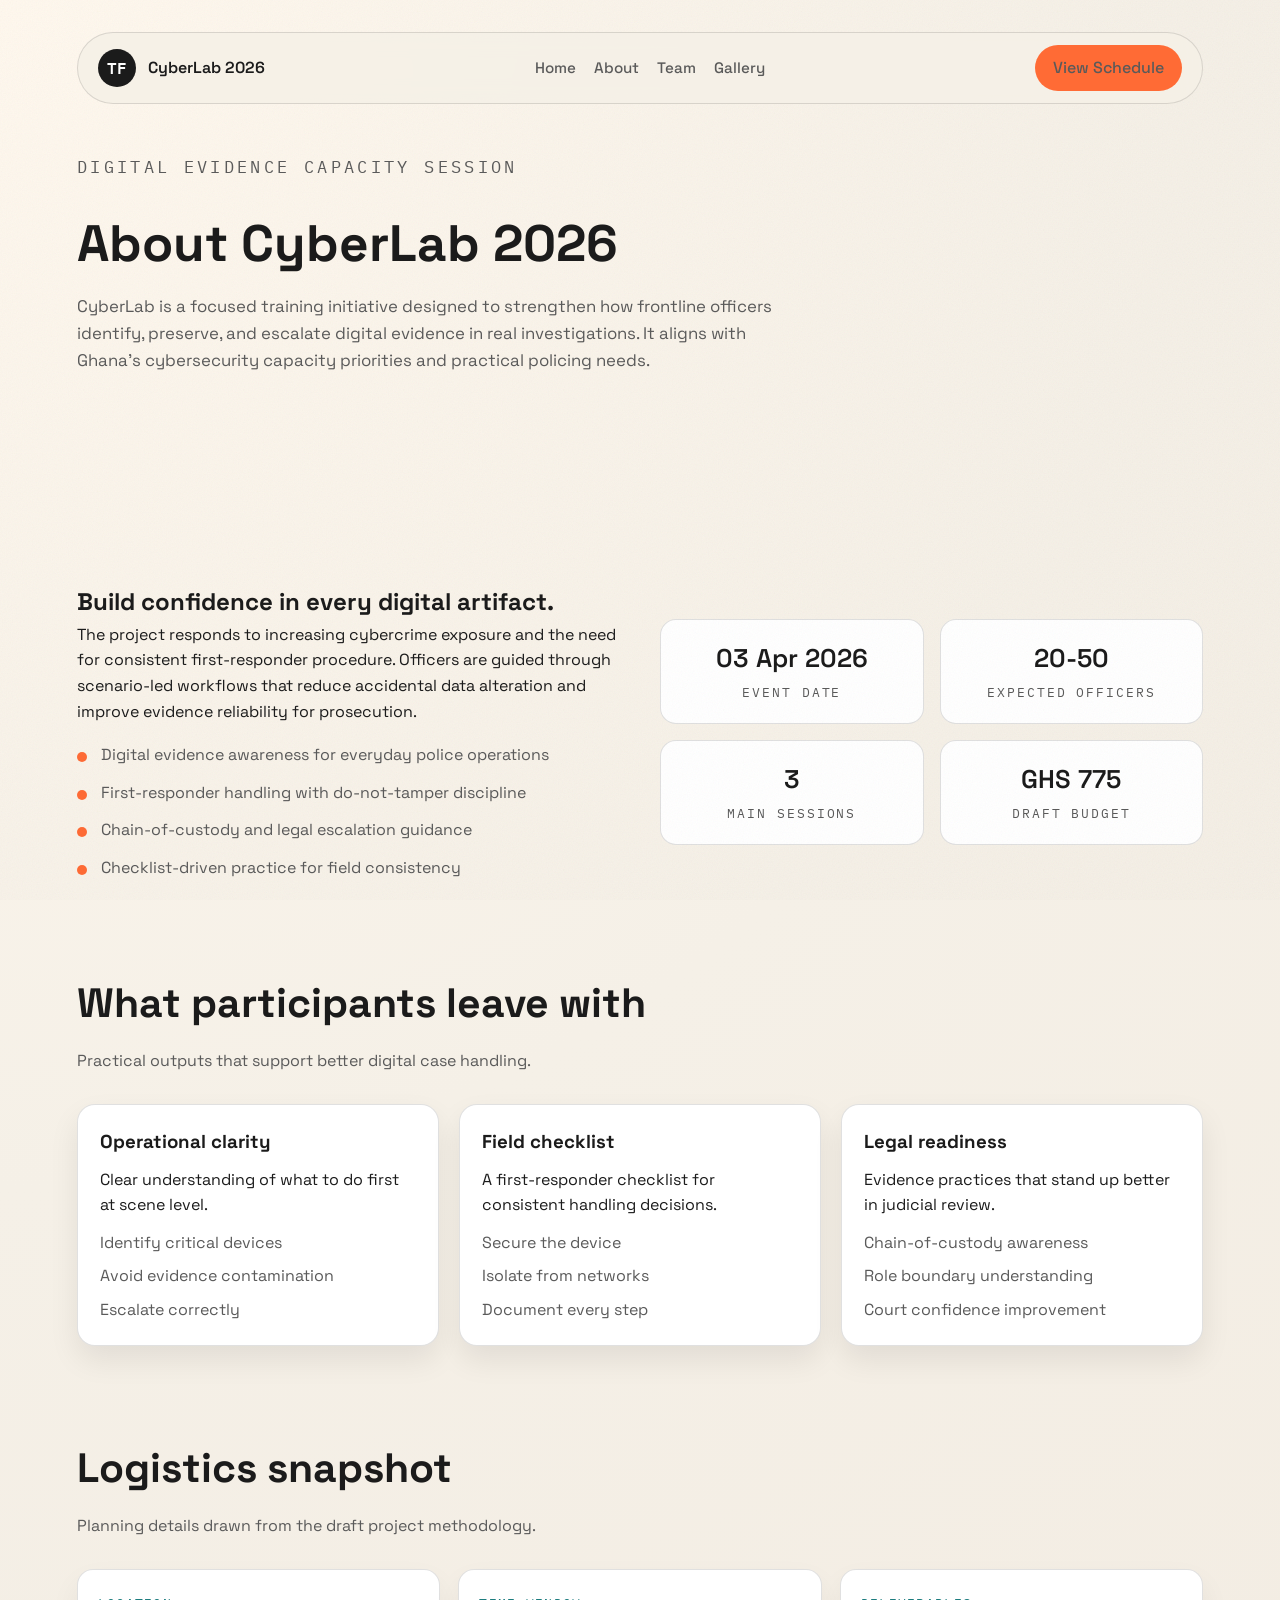
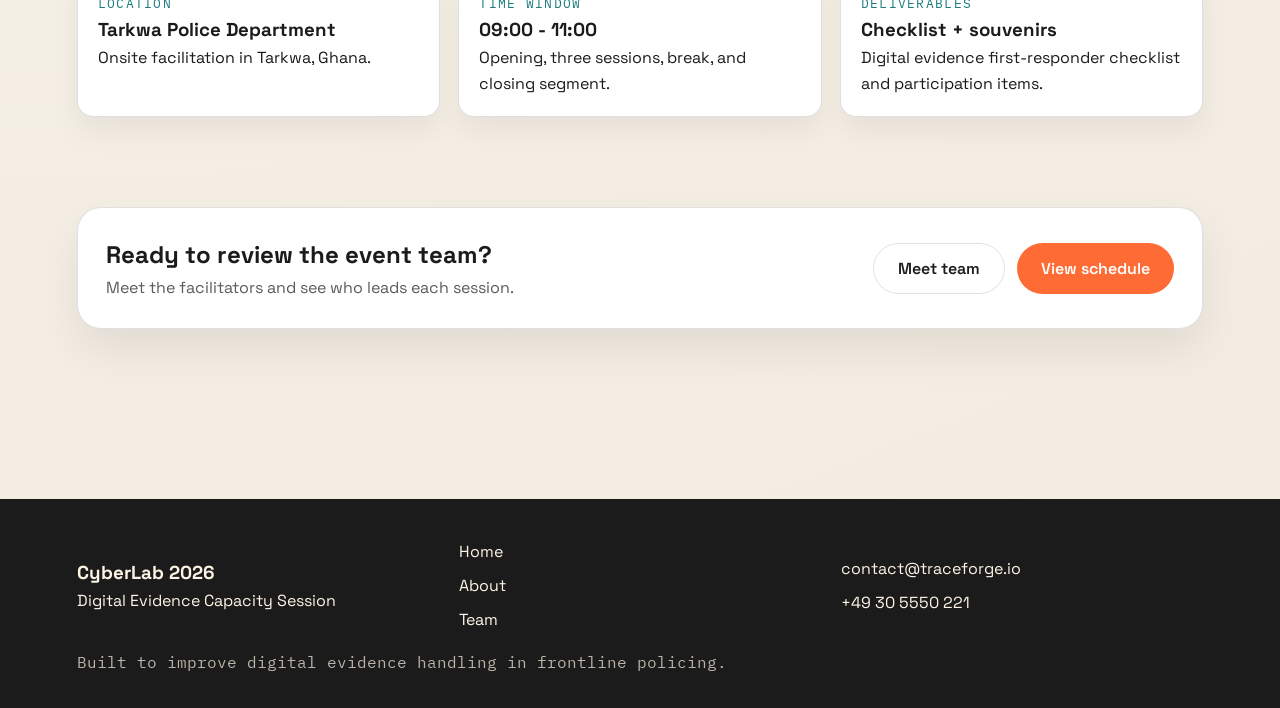
==== about.html @ 24de144c "Add files via upload" ====
<!DOCTYPE html>
<html lang="en">
  <head>
    <meta charset="UTF-8" />
    <meta name="viewport" content="width=device-width, initial-scale=1.0" />
    <title>About | CyberLab 2026</title>
    <meta
      name="description"
      content="Learn about CyberLab 2026, a digital evidence training initiative for frontline officers in Tarkwa, Ghana."
    />
    <link rel="preconnect" href="https://fonts.googleapis.com" />
    <link rel="preconnect" href="https://fonts.gstatic.com" crossorigin />
    <link
      href="https://fonts.googleapis.com/css2?family=Space+Grotesk:wght@300;400;500;600;700&family=IBM+Plex+Mono:wght@300;400;500;600&display=swap"
      rel="stylesheet"
    />
    <link rel="stylesheet" href="styles.css" />
  </head>
  <body>
    <div class="noise" aria-hidden="true"></div>
    <header class="site-header" id="top">
      <nav class="nav">
        <div class="brand">
          <span class="brand-mark">TF</span>
          <span class="brand-text">CyberLab 2026</span>
        </div>
        <div class="nav-links">
          <a href="index.html">Home</a>
          <a href="about.html">About</a>
          <a href="team.html">Team</a>
          <a href="index.html#gallery">Gallery</a>
        </div>
        <a class="nav-cta" href="index.html#schedule">View Schedule</a>
      </nav>

      <section class="page-hero">
        <p class="hero-kicker">Digital evidence capacity session</p>
        <h1>About CyberLab 2026</h1>
        <p>
          CyberLab is a focused training initiative designed to strengthen how
          frontline officers identify, preserve, and escalate digital evidence
          in real investigations. It aligns with Ghana's cybersecurity capacity
          priorities and practical policing needs.
        </p>
      </section>
    </header>

    <main>
      <section class="about" id="about">
        <div class="about-copy">
          <h2>Build confidence in every digital artifact.</h2>
          <p>
            The project responds to increasing cybercrime exposure and the need
            for consistent first-responder procedure. Officers are guided through
            scenario-led workflows that reduce accidental data alteration and
            improve evidence reliability for prosecution.
          </p>
          <ul class="about-list">
            <li>Digital evidence awareness for everyday police operations</li>
            <li>First-responder handling with do-not-tamper discipline</li>
            <li>Chain-of-custody and legal escalation guidance</li>
            <li>Checklist-driven practice for field consistency</li>
          </ul>
        </div>
        <div class="about-grid">
          <div class="metric">
            <span class="metric-value">03 Apr 2026</span>
            <span class="metric-label">Event date</span>
          </div>
          <div class="metric">
            <span class="metric-value">20-50</span>
            <span class="metric-label">Expected officers</span>
          </div>
          <div class="metric">
            <span class="metric-value">3</span>
            <span class="metric-label">Main sessions</span>
          </div>
          <div class="metric">
            <span class="metric-value">GHS 775</span>
            <span class="metric-label">Draft budget</span>
          </div>
        </div>
      </section>

      <section>
        <div class="section-header">
          <h2>What participants leave with</h2>
          <p>Practical outputs that support better digital case handling.</p>
        </div>
        <div class="track-grid">
          <article class="track-card">
            <h3>Operational clarity</h3>
            <p>Clear understanding of what to do first at scene level.</p>
            <ul>
              <li>Identify critical devices</li>
              <li>Avoid evidence contamination</li>
              <li>Escalate correctly</li>
            </ul>
          </article>
          <article class="track-card">
            <h3>Field checklist</h3>
            <p>A first-responder checklist for consistent handling decisions.</p>
            <ul>
              <li>Secure the device</li>
              <li>Isolate from networks</li>
              <li>Document every step</li>
            </ul>
          </article>
          <article class="track-card">
            <h3>Legal readiness</h3>
            <p>Evidence practices that stand up better in judicial review.</p>
            <ul>
              <li>Chain-of-custody awareness</li>
              <li>Role boundary understanding</li>
              <li>Court confidence improvement</li>
            </ul>
          </article>
        </div>
      </section>

      <section>
        <div class="section-header">
          <h2>Logistics snapshot</h2>
          <p>Planning details drawn from the draft project methodology.</p>
        </div>
        <div class="schedule-grid">
          <div class="schedule-card">
            <span class="time">Location</span>
            <h3>Tarkwa Police Department</h3>
            <p>Onsite facilitation in Tarkwa, Ghana.</p>
          </div>
          <div class="schedule-card">
            <span class="time">Time window</span>
            <h3>09:00 - 11:00</h3>
            <p>Opening, three sessions, break, and closing segment.</p>
          </div>
          <div class="schedule-card">
            <span class="time">Deliverables</span>
            <h3>Checklist + souvenirs</h3>
            <p>Digital evidence first-responder checklist and participation items.</p>
          </div>
        </div>
      </section>

      <section class="cta-strip">
        <div>
          <h2>Ready to review the event team?</h2>
          <p>Meet the facilitators and see who leads each session.</p>
        </div>
        <div class="cta-actions">
          <a class="secondary" href="team.html">Meet team</a>
          <a class="primary" href="index.html#schedule">View schedule</a>
        </div>
      </section>
    </main>

    <footer class="footer">
      <div class="footer-content">
        <div>
          <h3>CyberLab 2026</h3>
          <p>Digital Evidence Capacity Session</p>
        </div>
        <div class="footer-links">
          <a href="index.html">Home</a>
          <a href="about.html">About</a>
          <a href="team.html">Team</a>
        </div>
        <div class="footer-contact">
          <span>contact@traceforge.io</span>
          <span>+49 30 5550 221</span>
        </div>
      </div>
      <p class="footer-note">Built to improve digital evidence handling in frontline policing.</p>
    </footer>

    <script src="script.js"></script>
  </body>
</html>
---- styles.css ----
:root {
  color-scheme: light;
  --bg: #f5f0e7;
  --bg-deep: #efe6d9;
  --ink: #1b1b1b;
  --muted: #5a5a5a;
  --accent: #ff6b35;
  --accent-dark: #c64c1a;
  --teal: #1c7c7e;
  --card: #ffffff;
  --border: rgba(0, 0, 0, 0.12);
  --shadow: 0 20px 60px rgba(0, 0, 0, 0.12);
  --mono: "IBM Plex Mono", monospace;
  --sans: "Space Grotesk", sans-serif;
}

* {
  box-sizing: border-box;
  margin: 0;
  padding: 0;
}

body {
  font-family: var(--sans);
  background: radial-gradient(circle at top left, #fff8ee 0%, var(--bg) 45%, #f2ebe1 100%);
  color: var(--ink);
  line-height: 1.6;
}

.noise {
  position: fixed;
  inset: 0;
  background-image: url("data:image/svg+xml,%3Csvg xmlns='http://www.w3.org/2000/svg' width='160' height='160' viewBox='0 0 160 160'%3E%3Cfilter id='n'%3E%3CfeTurbulence type='fractalNoise' baseFrequency='0.8' numOctaves='2' stitchTiles='stitch'/%3E%3C/filter%3E%3Crect width='160' height='160' filter='url(%23n)' opacity='0.06'/%3E%3C/svg%3E");
  pointer-events: none;
  mix-blend-mode: multiply;
  z-index: 1;
}

.site-header {
  position: relative;
  overflow: hidden;
  padding: 32px 6vw 80px;
}

.nav {
  display: flex;
  align-items: center;
  justify-content: space-between;
  gap: 24px;
  position: sticky;
  top: 0;
  z-index: 5;
  background: rgba(245, 240, 231, 0.85);
  border: 1px solid var(--border);
  border-radius: 999px;
  padding: 12px 20px;
  backdrop-filter: blur(10px);
}

.brand {
  display: flex;
  align-items: center;
  gap: 12px;
  font-weight: 600;
}

.brand-mark {
  display: grid;
  place-items: center;
  width: 38px;
  height: 38px;
  border-radius: 50%;
  background: var(--ink);
  color: #fff;
  font-family: var(--mono);
}

.brand-text {
  font-size: 1rem;
}

.nav-links {
  display: flex;
  gap: 18px;
  font-size: 0.95rem;
}

.nav a {
  color: var(--muted);
  text-decoration: none;
  font-weight: 500;
}

.nav a:hover {
  color: var(--ink);
}

.nav-cta {
  background: var(--accent);
  color: #fff;
  border: none;
  padding: 10px 18px;
  border-radius: 999px;
  font-weight: 600;
  cursor: pointer;
  text-decoration: none;
  display: inline-flex;
  align-items: center;
  transition: transform 0.2s ease, box-shadow 0.2s ease;
}

.nav-cta:hover {
  transform: translateY(-1px);
  box-shadow: var(--shadow);
}

.hero {
  display: grid;
  grid-template-columns: repeat(auto-fit, minmax(280px, 1fr));
  gap: 40px;
  margin-top: 60px;
  position: relative;
  z-index: 2;
}

.hero-content h1 {
  font-size: clamp(2.6rem, 4vw, 4.4rem);
  line-height: 1.1;
  margin-bottom: 18px;
}

.hero-kicker {
  font-family: var(--mono);
  text-transform: uppercase;
  font-size: 0.9rem;
  letter-spacing: 0.2em;
  color: var(--teal);
  margin-bottom: 16px;
}

.hero-subtitle {
  font-size: 1.05rem;
  color: var(--muted);
  max-width: 520px;
}

.hero-actions {
  display: flex;
  flex-wrap: wrap;
  gap: 12px;
  margin: 28px 0 24px;
}
.secondary {
  background: transparent;
  border: 1px solid var(--border);
  color: var(--ink);
}

.secondary:hover {
  transform: translateY(-1px);
  box-shadow: var(--shadow);
}

.primary,
.secondary {
  border: none;
  border-radius: 999px;
  padding: 12px 24px;
  font-weight: 600;
  cursor: pointer;
  transition: transform 0.2s ease, box-shadow 0.2s ease;
  text-decoration: none;
  display: inline-flex;
  align-items: center;
  justify-content: center;
  gap: 8px;
}

.primary {
  background: var(--accent);
  color: #fff;
}

.secondary {
  background: transparent;
  border: 1px solid var(--border);
  color: var(--ink);
}

.primary:hover,
.secondary:hover {
  transform: translateY(-1px);
  box-shadow: var(--shadow);
}

.page-hero {
  margin-top: 50px;
  display: grid;
  gap: 20px;
  max-width: 720px;
  position: relative;
  z-index: 2;
}

.page-hero h1 {
  font-size: clamp(2.4rem, 4vw, 3.8rem);
  line-height: 1.1;
}

.page-hero p {
  color: var(--muted);
  font-size: 1.05rem;
}

.hero-meta {
  display: flex;
  flex-wrap: wrap;
  gap: 20px;
}

.hero-meta div {
  background: var(--card);
  border-radius: 14px;
  padding: 14px 18px;
  border: 1px solid var(--border);
  min-width: 150px;
}

.meta-label {
  display: block;
  font-size: 0.75rem;
  text-transform: uppercase;
  letter-spacing: 0.2em;
  color: var(--muted);
}

.meta-value {
  font-size: 1.1rem;
  font-weight: 600;
}

.hero-panel {
  display: grid;
  gap: 20px;
}

.panel-card {
  background: var(--card);
  border-radius: 20px;
  padding: 22px;
  border: 1px solid var(--border);
  box-shadow: 0 18px 40px rgba(0, 0, 0, 0.08);
  transition: transform 0.2s ease;
}

.panel-card:hover {
  transform: translateY(-4px);
}

.panel-highlight {
  background: linear-gradient(135deg, #fff5e8, #f7efe2);
  border: 1px solid rgba(255, 107, 53, 0.4);
}

.panel-tags {
  display: flex;
  gap: 10px;
  margin-top: 16px;
  flex-wrap: wrap;
}

.panel-tags span {
  background: #1b1b1b;
  color: #fff;
  padding: 6px 12px;
  border-radius: 999px;
  font-size: 0.75rem;
  font-family: var(--mono);
}

main {
  padding: 40px 6vw 80px;
}

section {
  margin-bottom: 90px;
}

.section-header {
  max-width: 620px;
  margin-bottom: 30px;
}

.section-header h2 {
  font-size: clamp(2rem, 3.2vw, 3rem);
  margin-bottom: 12px;
}

.section-header p {
  color: var(--muted);
}

.about {
  display: grid;
  grid-template-columns: repeat(auto-fit, minmax(280px, 1fr));
  gap: 40px;
  align-items: center;
}

.about-list {
  list-style: none;
  margin-top: 18px;
  display: grid;
  gap: 12px;
}

.about-list li {
  padding-left: 24px;
  position: relative;
  color: var(--muted);
}

.about-list li::before {
  content: "";
  position: absolute;
  left: 0;
  top: 10px;
  width: 10px;
  height: 10px;
  border-radius: 50%;
  background: var(--accent);
}

.about-grid {
  display: grid;
  grid-template-columns: repeat(2, minmax(150px, 1fr));
  gap: 16px;
}

.metric {
  background: var(--card);
  border: 1px solid var(--border);
  padding: 18px;
  border-radius: 16px;
  text-align: center;
}

.metric-value {
  font-size: 1.6rem;
  font-weight: 600;
  display: block;
}

.metric-label {
  font-family: var(--mono);
  font-size: 0.8rem;
  color: var(--muted);
  text-transform: uppercase;
  letter-spacing: 0.15em;
}

.track-grid {
  display: grid;
  grid-template-columns: repeat(auto-fit, minmax(260px, 1fr));
  gap: 20px;
}

.track-card {
  background: var(--card);
  border-radius: 18px;
  border: 1px solid var(--border);
  padding: 22px;
  box-shadow: 0 14px 30px rgba(0, 0, 0, 0.08);
}

.track-card h3 {
  margin-bottom: 10px;
}

.track-card ul {
  list-style: none;
  margin-top: 12px;
  display: grid;
  gap: 8px;
  color: var(--muted);
}

.schedule-grid {
  display: grid;
  grid-template-columns: repeat(auto-fit, minmax(220px, 1fr));
  gap: 18px;
}

.schedule-card {
  background: var(--card);
  border: 1px solid var(--border);
  padding: 20px;
  border-radius: 16px;
  box-shadow: 0 14px 30px rgba(0, 0, 0, 0.06);
}

.schedule-card .time {
  font-family: var(--mono);
  color: var(--teal);
  letter-spacing: 0.1em;
  text-transform: uppercase;
  font-size: 0.8rem;
}

.gallery-grid {
  display: grid;
  grid-template-columns: repeat(auto-fit, minmax(220px, 1fr));
  gap: 18px;
}

.gallery-card {
  background: var(--card);
  border-radius: 18px;
  border: 1px solid var(--border);
  overflow: hidden;
  position: relative;
  min-height: 220px;
  box-shadow: 0 16px 34px rgba(0, 0, 0, 0.08);
}

.gallery-card img {
  width: 100%;
  height: 100%;
  object-fit: cover;
  display: block;
  transition: transform 0.4s ease;
}

.gallery-card figcaption {
  position: absolute;
  inset: auto 0 0 0;
  padding: 14px 16px;
  background: linear-gradient(180deg, rgba(0, 0, 0, 0) 0%, rgba(0, 0, 0, 0.75) 100%);
  color: #fff;
  font-weight: 600;
  pointer-events: none;
}

.gallery-card:hover img {
  transform: scale(1.04);
}

.cta-strip {
  display: flex;
  flex-wrap: wrap;
  gap: 20px;
  align-items: center;
  justify-content: space-between;
  background: #fff;
  border-radius: 24px;
  padding: 28px;
  border: 1px solid var(--border);
  box-shadow: 0 20px 45px rgba(0, 0, 0, 0.08);
}

.cta-strip p {
  color: var(--muted);
}

.cta-actions {
  display: flex;
  flex-wrap: wrap;
  gap: 12px;
}

.team-grid {
  display: grid;
  grid-template-columns: repeat(auto-fit, minmax(240px, 1fr));
  gap: 18px;
}

.team-card {
  background: var(--card);
  border-radius: 18px;
  border: 1px solid var(--border);
  padding: 18px;
  display: grid;
  grid-template-columns: 60px 1fr;
  gap: 16px;
  align-items: center;
}

.team-photo {
  width: 60px;
  height: 60px;
  border-radius: 16px;
  background: var(--teal);
  color: #fff;
  display: grid;
  place-items: center;
  font-weight: 600;
  font-family: var(--mono);
  overflow: hidden;
}

.team-photo img {
  width: 100%;
  height: 100%;
  object-fit: cover;
  display: block;
}

.team-card span {
  display: block;
  color: var(--muted);
  margin-top: 6px;
  font-size: 0.9rem;
}

.team-linkedin {
  margin-top: 12px;
  display: inline-flex;
  align-items: center;
  gap: 8px;
  padding: 6px 12px;
  border-radius: 999px;
  border: 1px solid #0a66c2;
  background: #0a66c2;
  color: #fff;
  text-decoration: none;
  font-size: 0.85rem;
  font-weight: 600;
  transition: transform 0.2s ease, box-shadow 0.2s ease, background-color 0.2s ease;
}

.team-linkedin svg {
  width: 14px;
  height: 14px;
  fill: #fff;
}

.team-linkedin:hover {
  transform: translateY(-1px);
  box-shadow: var(--shadow);
  background: #0857a8;
}


.faq-grid {
  display: grid;
  grid-template-columns: repeat(auto-fit, minmax(220px, 1fr));
  gap: 18px;
}

.faq-item {
  background: var(--card);
  border-radius: 18px;
  border: 1px solid var(--border);
  padding: 20px;
}

.footer {
  background: #1b1b1b;
  color: #fef4e6;
  padding: 40px 6vw 32px;
}

.footer-content {
  display: grid;
  grid-template-columns: repeat(auto-fit, minmax(200px, 1fr));
  gap: 20px;
  align-items: center;
}

.footer-links,
.footer-contact {
  display: grid;
  gap: 8px;
}

.footer a {
  color: #fef4e6;
  text-decoration: none;
}

.footer-note {
  margin-top: 18px;
  font-family: var(--mono);
  color: rgba(255, 244, 230, 0.7);
}

@media (max-width: 900px) {
  .nav {
    flex-wrap: wrap;
    justify-content: center;
  }

  .nav-links {
    flex-wrap: wrap;
    justify-content: center;
  }
}

@media (max-width: 700px) {
  .hero-meta {
    flex-direction: column;
    align-items: flex-start;
  }

  .nav {
    border-radius: 24px;
  }
}

@keyframes floatIn {
  from {
    opacity: 0;
    transform: translateY(20px);
  }
  to {
    opacity: 1;
    transform: translateY(0);
  }
}

.hero-content,
.hero-panel,
.page-hero,
.about,
.track-grid,
.schedule-grid,
.gallery-grid,
.team-grid,
.faq-grid,
.cta-strip {
  animation: floatIn 0.8s ease both;
}

.hero-panel {
  animation-delay: 0.1s;
}

.about {
  animation-delay: 0.15s;
}

.track-grid {
  animation-delay: 0.2s;
}

.schedule-grid {
  animation-delay: 0.25s;
}

.gallery-grid {
  animation-delay: 0.28s;
}

.team-grid {
  animation-delay: 0.3s;
}

.faq-grid {
  animation-delay: 0.4s;
}

.cta-strip {
  animation-delay: 0.45s;
}
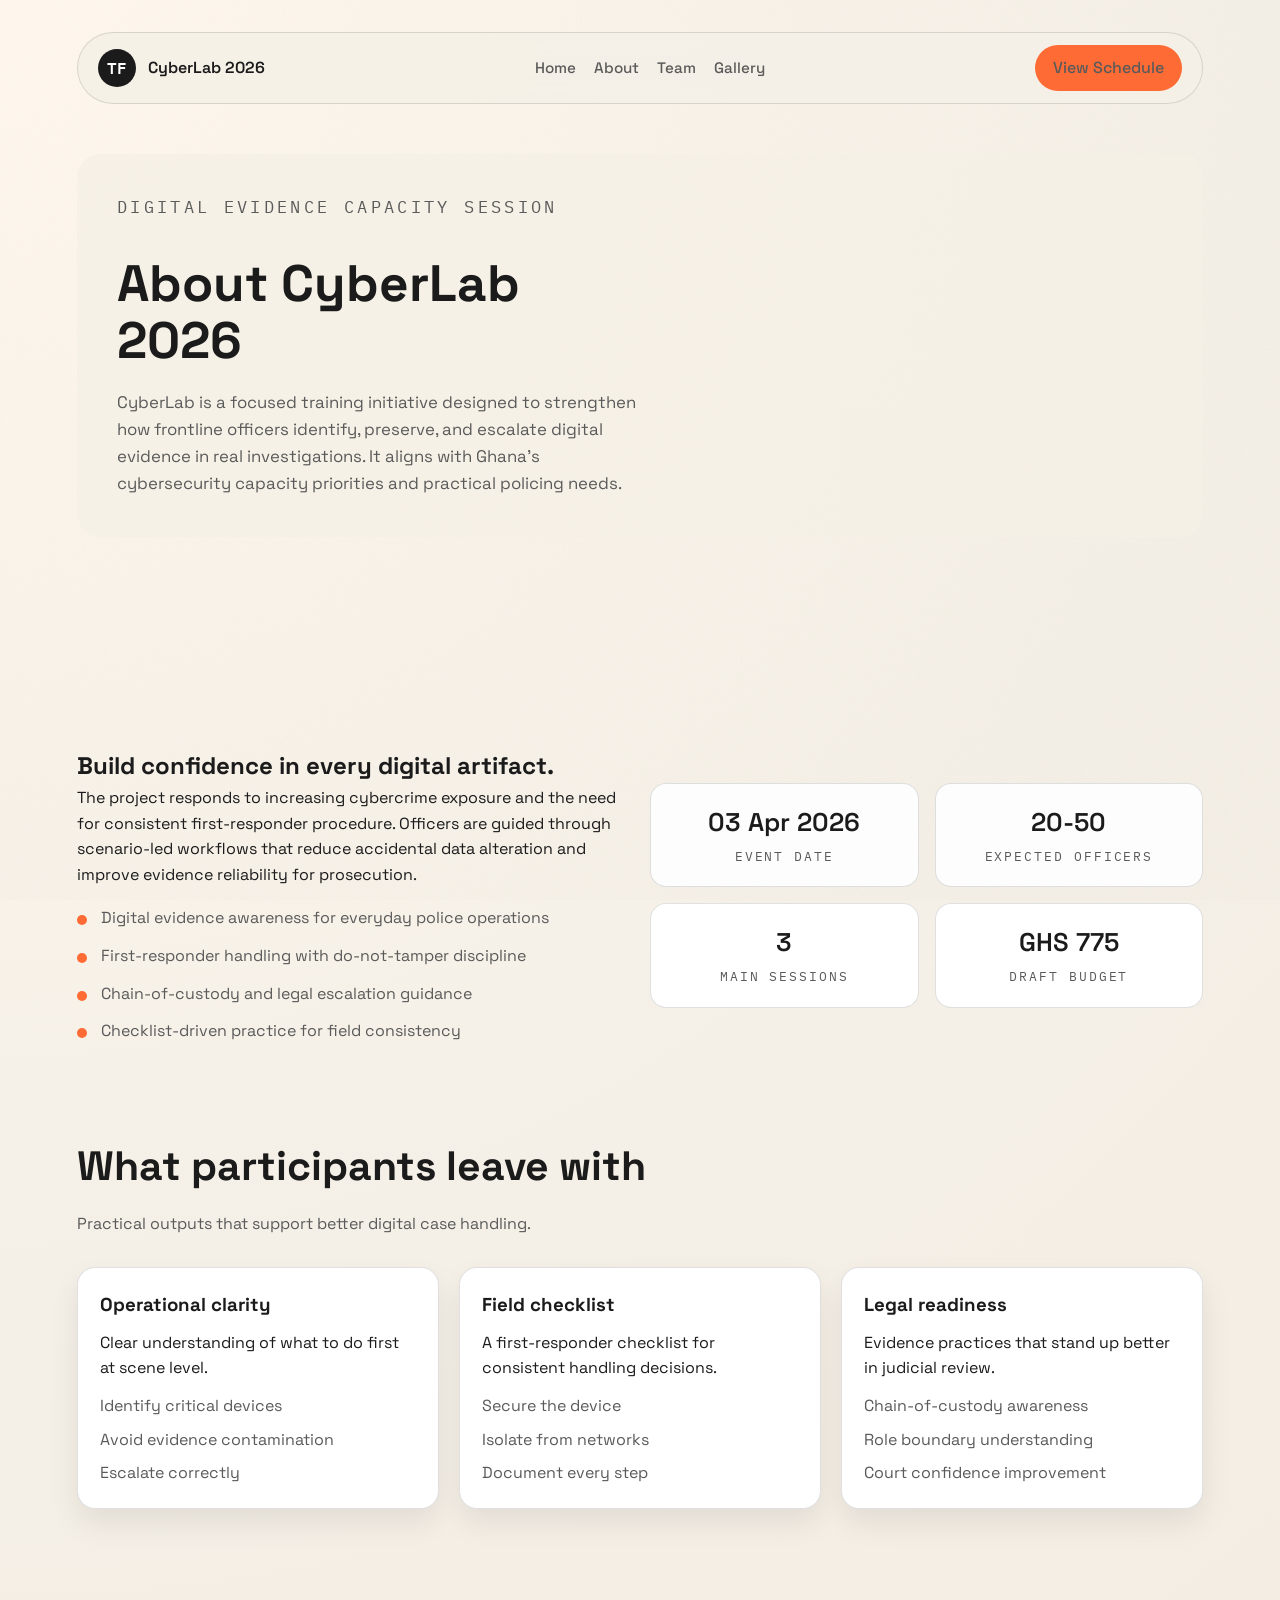
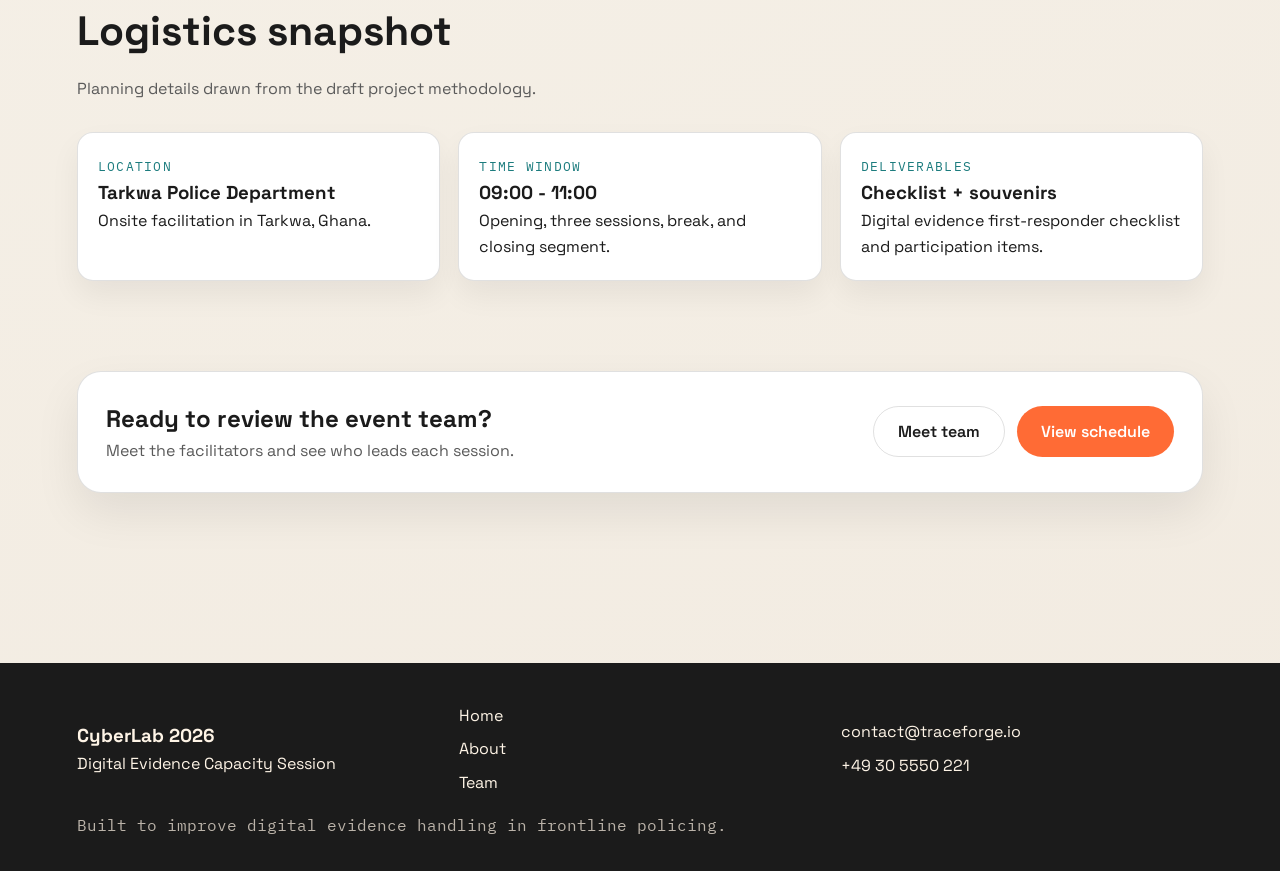
==== commit cb8c826f: "Add files via upload" ====
--- a/about.html
+++ b/about.html
@@ -33,15 +33,17 @@
         <a class="nav-cta" href="index.html#schedule">View Schedule</a>
       </nav>
 
-      <section class="page-hero">
-        <p class="hero-kicker">Digital evidence capacity session</p>
-        <h1>About CyberLab 2026</h1>
-        <p>
-          CyberLab is a focused training initiative designed to strengthen how
-          frontline officers identify, preserve, and escalate digital evidence
-          in real investigations. It aligns with Ghana's cybersecurity capacity
-          priorities and practical policing needs.
-        </p>
+      <section class="page-hero about-hero">
+        <div class="page-hero-content">
+          <p class="hero-kicker">Digital evidence capacity session</p>
+          <h1>About CyberLab 2026</h1>
+          <p>
+            CyberLab is a focused training initiative designed to strengthen how
+            frontline officers identify, preserve, and escalate digital evidence
+            in real investigations. It aligns with Ghana's cybersecurity capacity
+            priorities and practical policing needs.
+          </p>
+        </div>
       </section>
     </header>
 
--- a/styles.css
+++ b/styles.css
@@ -121,6 +121,20 @@
   margin-top: 60px;
   position: relative;
   z-index: 2;
+  background-image: url(Gemini_Generated_Image.png);
+  background-size: cover;
+  background-position: center;
+  border-radius: 24px;
+  padding: 40px;
+  overflow: hidden;
+}
+
+.hero::after {
+  content: "";
+  position: absolute;
+  inset: 0;
+  background: rgba(245, 240, 231, 0.85);
+  z-index: -1;
 }
 
 .hero-content h1 {
@@ -196,10 +210,51 @@
 .page-hero {
   margin-top: 50px;
   display: grid;
+  grid-template-columns: 1fr;
   gap: 20px;
-  max-width: 720px;
+  align-items: center;
   position: relative;
   z-index: 2;
+  border-radius: 24px;
+  padding: 40px;
+  overflow: hidden;
+}
+
+.about-hero {
+  background-image: url(Gemini_Generated_Image_hb4l7hb4l7hb4l7h.png);
+  background-size: cover;
+  background-position: center;
+}
+
+.about-hero::after {
+  content: "";
+  position: absolute;
+  inset: 0;
+  background: rgba(245, 240, 231, 0.8);
+  z-index: -1;
+}
+
+.page-hero-content {
+  display: grid;
+  gap: 20px;
+  max-width: 520px;
+}
+
+.page-hero-image {
+  width: 540px;
+  height: 540px;
+  border-radius: 16px;
+  overflow: hidden;
+  border: 1px solid var(--border);
+  box-shadow: 0 10px 30px rgba(0, 0, 0, 0.1);
+  flex-shrink: 0;
+}
+
+.page-hero-image img {
+  width: 100%;
+  height: 100%;
+  object-fit: cover;
+  display: block;
 }
 
 .page-hero h1 {
@@ -303,7 +358,7 @@
 .about {
   display: grid;
   grid-template-columns: repeat(auto-fit, minmax(280px, 1fr));
-  gap: 40px;
+  gap: 20px;
   align-items: center;
 }
 
@@ -471,7 +526,7 @@
 .team-grid {
   display: grid;
   grid-template-columns: repeat(auto-fit, minmax(240px, 1fr));
-  gap: 18px;
+  gap: 12px;
 }
 
 .team-card {
@@ -604,6 +659,21 @@
 
   .nav {
     border-radius: 24px;
+  }
+
+  .page-hero {
+    grid-template-columns: 1fr;
+    gap: 30px;
+  }
+
+  .page-hero-content {
+    max-width: 100%;
+  }
+
+  .page-hero-image {
+    width: 280px;
+    height: 280px;
+    margin: 0 auto;
   }
 }
 
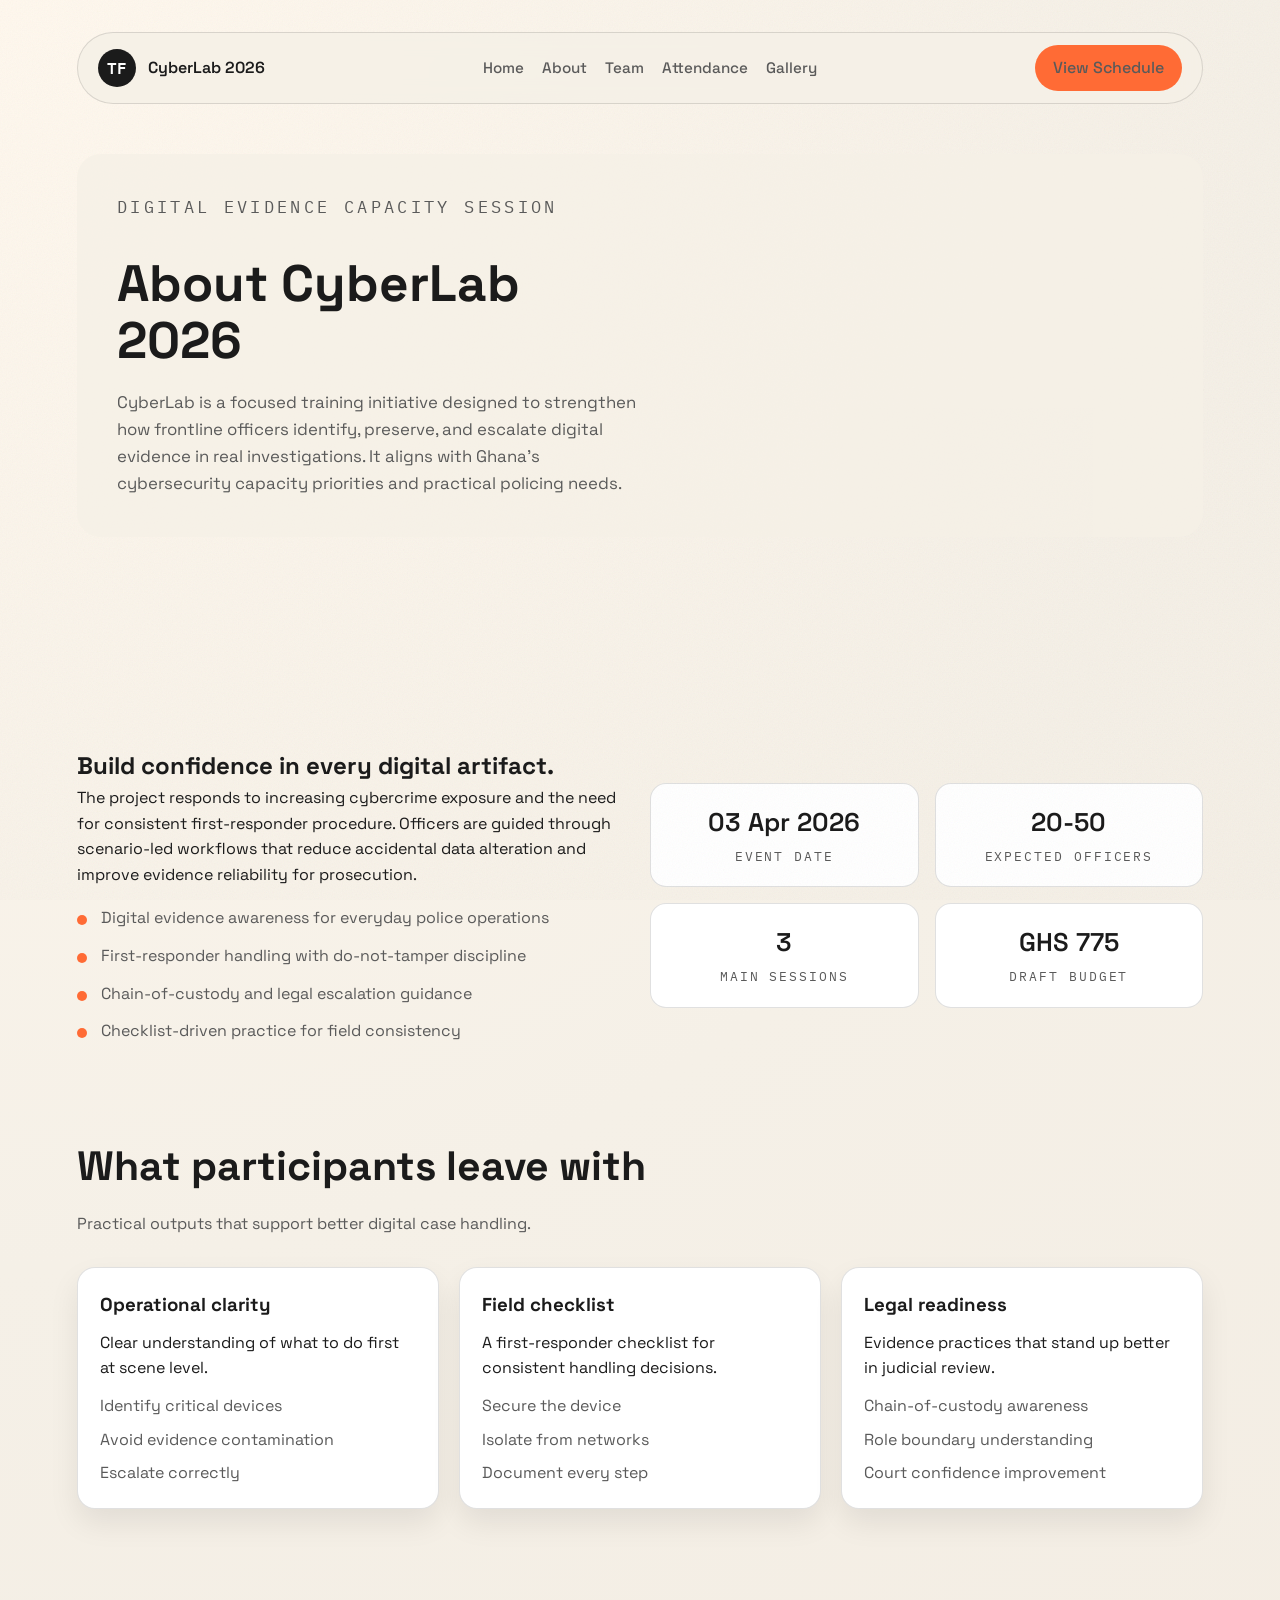
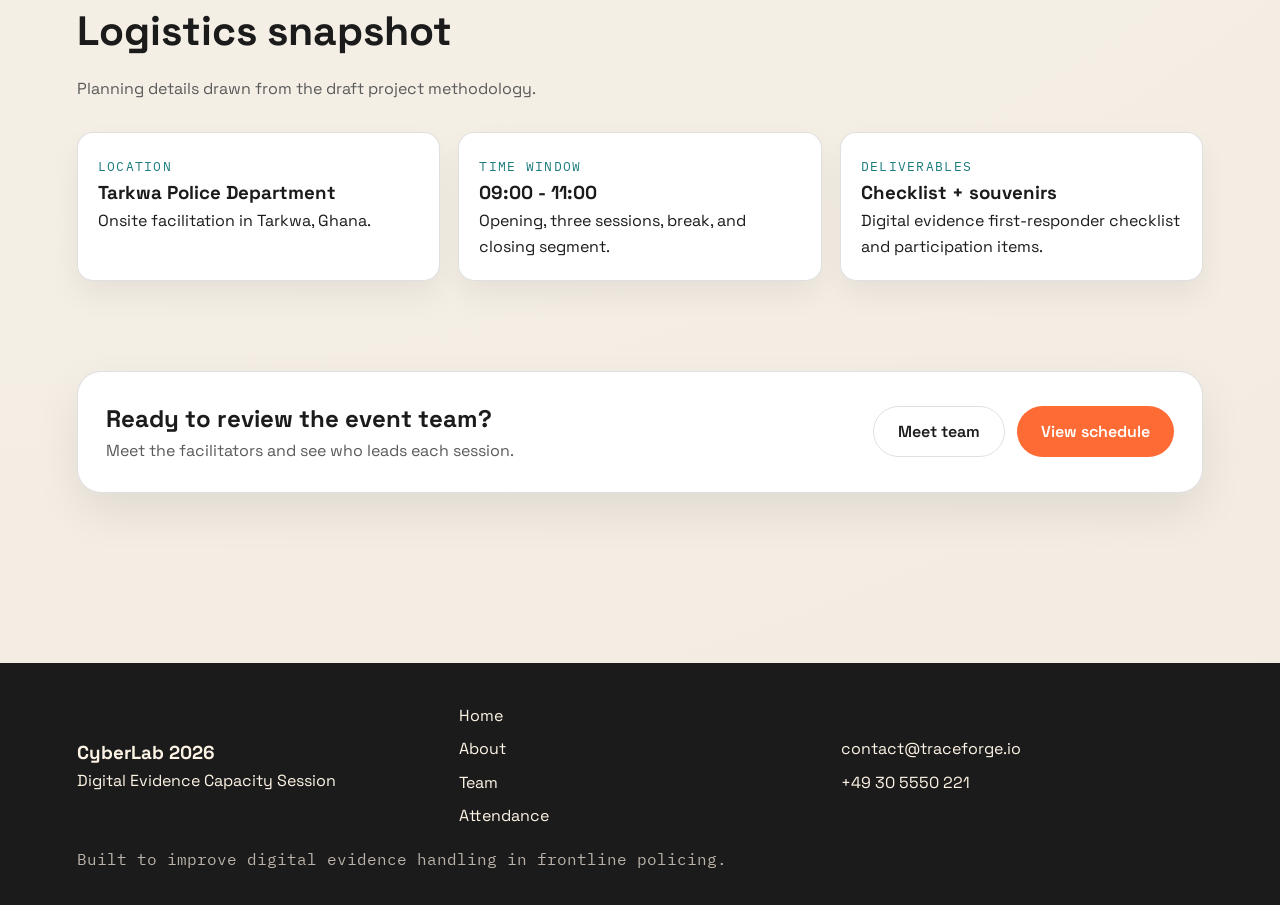
==== commit 9a8a6e40: "Add files via upload" ====
--- a/about.html
+++ b/about.html
@@ -28,6 +28,7 @@
           <a href="index.html">Home</a>
           <a href="about.html">About</a>
           <a href="team.html">Team</a>
+          <a href="Attendance.html">Attendance</a>
           <a href="index.html#gallery">Gallery</a>
         </div>
         <a class="nav-cta" href="index.html#schedule">View Schedule</a>
@@ -166,6 +167,7 @@
           <a href="index.html">Home</a>
           <a href="about.html">About</a>
           <a href="team.html">Team</a>
+          <a href="Attendance.html">Attendance</a>
         </div>
         <div class="footer-contact">
           <span>contact@traceforge.io</span>
--- a/styles.css
+++ b/styles.css
@@ -500,6 +500,32 @@
   transform: scale(1.04);
 }
 
+.video-section {
+  background: linear-gradient(135deg, #fff8ee 0%, #f6ecdf 100%);
+  border: 1px solid var(--border);
+  border-radius: 24px;
+  padding: 28px;
+  box-shadow: 0 20px 45px rgba(0, 0, 0, 0.08);
+}
+
+.video-card {
+  background: var(--card);
+  border: 1px solid var(--border);
+  border-radius: 18px;
+  padding: 24px;
+  display: grid;
+  gap: 12px;
+  max-width: 720px;
+}
+
+.video-card p {
+  color: var(--muted);
+}
+
+.video-card .primary {
+  width: fit-content;
+}
+
 .cta-strip {
   display: flex;
   flex-wrap: wrap;
@@ -609,6 +635,60 @@
   padding: 20px;
 }
 
+.attendance-section {
+  margin-top: 0;
+}
+
+.attendance-table-wrap {
+  overflow-x: auto;
+  background: #d9d9d9;
+  border: 1px solid #000;
+}
+
+.attendance-table {
+  width: 100%;
+  border-collapse: collapse;
+  min-width: 1100px;
+  font-family: "Times New Roman", Times, serif;
+  color: #000;
+  background: #d9d9d9;
+}
+
+.attendance-table th,
+.attendance-table td {
+  border: 2px solid #000;
+  padding: 4px 14px;
+  font-size: 0.68rem;
+  line-height: 1.05;
+  text-transform: uppercase;
+  text-align: left;
+  white-space: nowrap;
+}
+
+.attendance-table thead th {
+  font-weight: 700;
+}
+
+.attendance-title {
+  text-align: center !important;
+  font-size: 1.65rem !important;
+  letter-spacing: 0.02em;
+  padding: 18px 0 !important;
+}
+
+.attendance-name-header {
+  width: 36%;
+  font-size: 0.74rem !important;
+  vertical-align: top;
+}
+
+.attendance-table thead tr:nth-child(2) th {
+  vertical-align: top;
+  min-height: 110px;
+  padding-top: 2px;
+  padding-bottom: 10px;
+}
+
 .footer {
   background: #1b1b1b;
   color: #fef4e6;
@@ -674,6 +754,10 @@
     width: 280px;
     height: 280px;
     margin: 0 auto;
+  }
+
+  .attendance-title {
+    font-size: 1.2rem !important;
   }
 }
 
@@ -695,6 +779,7 @@
 .track-grid,
 .schedule-grid,
 .gallery-grid,
+.video-section,
 .team-grid,
 .faq-grid,
 .cta-strip {
